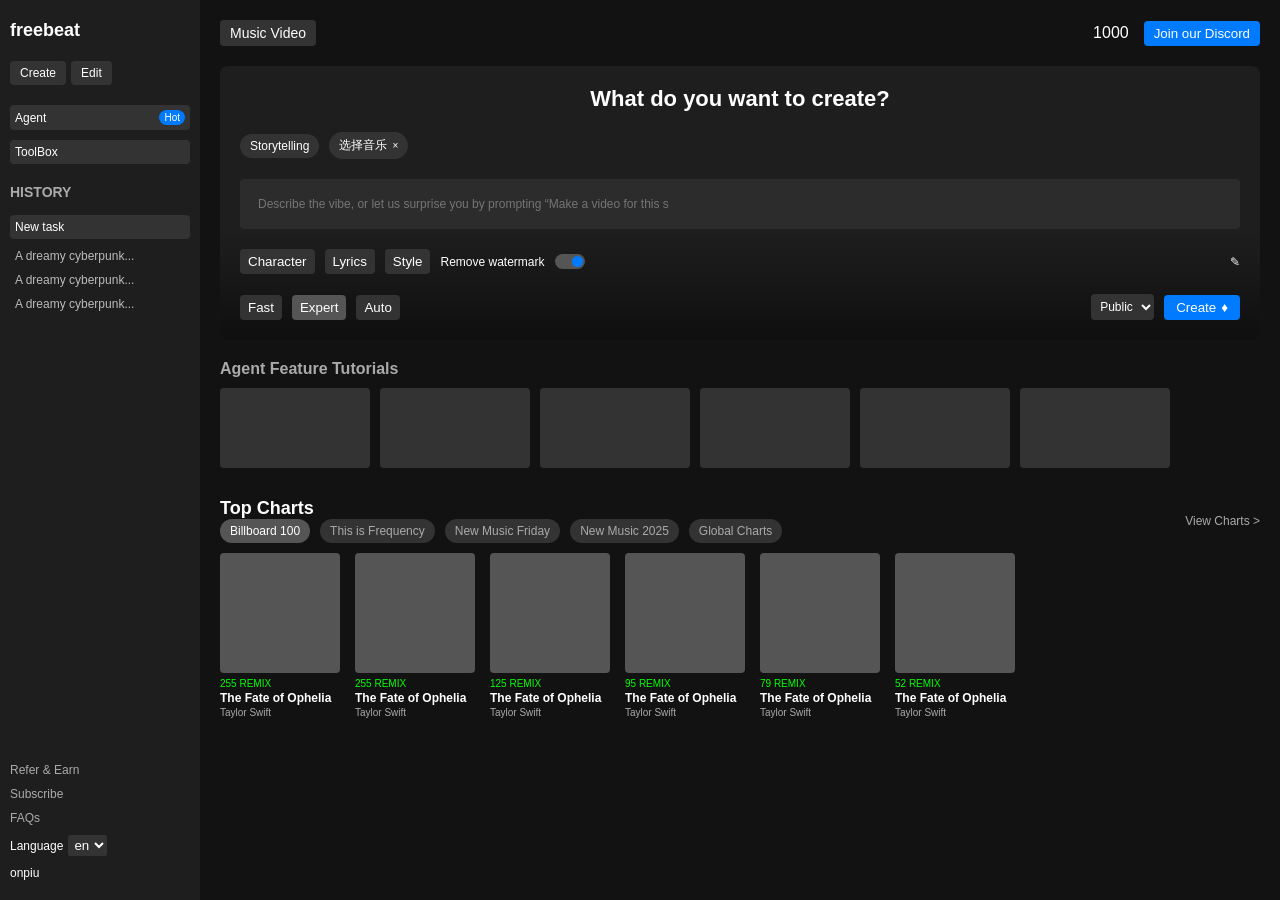
==== create.html @ f0866bdc "v0-Initial web" ====
<!DOCTYPE html>
<html lang="en">
<head>
    <meta charset="UTF-8">
    <meta name="viewport" content="width=device-width, initial-scale=1.0">
    <title>Freebeat - Create Interface</title>
    <style>
        * {
            margin: 0;
            padding: 0;
            box-sizing: border-box;
            font-family: 'Arial', sans-serif;
            color: #fff;
        }
        body {
            background-color: #121212;
            display: flex;
            min-height: 100vh;
        }

        /* 左侧侧边栏 */
        .sidebar {
            width: 200px;
            background-color: #1E1E1E;
            padding: 20px 10px;
            display: flex;
            flex-direction: column;
            gap: 20px;
        }
        .sidebar-header {
            font-size: 18px;
            font-weight: bold;
        }
        .sidebar-btn-group {
            display: flex;
            gap: 5px;
        }
        .sidebar-btn {
            padding: 5px 10px;
            background-color: #333;
            border: none;
            border-radius: 4px;
            cursor: pointer;
            font-size: 12px;
        }
        .sidebar-section {
            display: flex;
            flex-direction: column;
            gap: 10px;
        }
        .sidebar-section .toggle-btn {
            background-color: #333;
            border: none;
            padding: 5px;
            border-radius: 4px;
            display: flex;
            align-items: center;
            justify-content: space-between;
            font-size: 12px;
        }
        .sidebar-section .toggle-btn .badge {
            background-color: #007bff;
            font-size: 10px;
            padding: 2px 5px;
            border-radius: 10px;
        }
        .sidebar-section h4 {
            font-size: 14px;
            color: #aaa;
            margin-bottom: 5px;
        }
        .sidebar-section .history-list {
            font-size: 12px;
            color: #ddd;
        }
        .sidebar-section .history-list .new-task {
            background-color: #333;
            padding: 5px;
            border-radius: 4px;
            margin-bottom: 5px;
            display: flex;
            align-items: center;
            gap: 5px;
        }
        .sidebar-section .history-item {
            padding: 5px;
            font-size: 12px;
            color: #bbb;
        }
        .sidebar-bottom {
            margin-top: auto;
            display: flex;
            flex-direction: column;
            gap: 10px;
        }
        .sidebar-bottom a {
            color: #aaa;
            font-size: 12px;
            text-decoration: none;
        }
        .sidebar-bottom .language {
            display: flex;
            align-items: center;
            gap: 5px;
            font-size: 12px;
            color: #aaa;
        }
        .sidebar-bottom .language select {
            background-color: #333;
            color: #fff;
            border: none;
            padding: 2px;
            border-radius: 2px;
        }
        .sidebar-bottom .logo {
            font-size: 12px;
            color: #888;
        }

        /* 主内容区 */
        .main-content {
            flex: 1;
            padding: 20px;
            display: flex;
            flex-direction: column;
            gap: 20px;
        }
        /* 顶部导航 */
        .top-nav {
            display: flex;
            align-items: center;
            justify-content: space-between;
        }
        .top-nav .dropdown {
            background-color: #333;
            padding: 5px 10px;
            border-radius: 4px;
            font-size: 14px;
            display: flex;
            align-items: center;
            gap: 5px;
        }
        .top-nav .actions {
            display: flex;
            align-items: center;
            gap: 15px;
        }
        .top-nav .actions .coin {
            display: flex;
            align-items: center;
            gap: 5px;
            color: #0f0;
        }
        .top-nav .actions .join-btn {
            background-color: #007bff;
            color: #fff;
            border: none;
            padding: 5px 10px;
            border-radius: 4px;
            cursor: pointer;
        }

        /* 创作区域 - 移除橙色竖线样式 */
        .create-section {
            background-color: #1E1E1E;
            padding: 20px;
            border-radius: 8px;
            display: flex;
            flex-direction: column;
            gap: 20px;
            position: relative;
            overflow: hidden;
        }
        /* 背景渐变装饰 */
        .create-section::before {
            content: "";
            position: absolute;
            bottom: 0;
            left: 0;
            width: 100%;
            height: 40%;
            background: linear-gradient(to top, #00000080, transparent);
            z-index: 0;
        }
        .create-section h2 {
            font-size: 22px;
            text-align: center;
            z-index: 2;
        }
        /* 标签栏 */
        .tag-bar {
            display: flex;
            align-items: center;
            gap: 10px;
            z-index: 2;
        }
        .tag {
            background-color: #333;
            padding: 5px 10px;
            border-radius: 20px;
            font-size: 12px;
            display: flex;
            align-items: center;
            gap: 5px;
        }
        .tag .close {
            font-size: 10px;
            cursor: pointer;
        }
        /* 输入区域 */
        .input-area {
            background-color: #2C2C2C;
            padding: 10px;
            border-radius: 4px;
            z-index: 2;
        }
        .input-area input {
            background-color: transparent;
            border: none;
            width: 100%;
            padding: 8px;
            font-size: 12px;
            color: #bbb;
        }
        /* 功能按钮栏 */
        .feature-buttons {
            display: flex;
            align-items: center;
            gap: 10px;
            font-size: 12px;
            z-index: 2;
        }
        .feature-buttons button {
            background-color: #333;
            border: none;
            padding: 5px 8px;
            border-radius: 4px;
            cursor: pointer;
            display: flex;
            align-items: center;
            gap: 3px;
        }
        .feature-buttons .toggle {
            width: 30px;
            height: 15px;
            background-color: #555;
            border-radius: 10px;
            position: relative;
            cursor: pointer;
        }
        .feature-buttons .toggle::after {
            content: "";
            position: absolute;
            right: 2px;
            top: 2px;
            width: 11px;
            height: 11px;
            background-color: #007bff;
            border-radius: 50%;
        }
        .feature-buttons .edit {
            margin-left: auto;
            cursor: pointer;
        }
        /* 模式选择栏 */
        .mode-bar {
            display: flex;
            align-items: center;
            gap: 10px;
            font-size: 12px;
            z-index: 2;
        }
        .mode-bar button {
            background-color: #333;
            border: none;
            padding: 5px 8px;
            border-radius: 4px;
            cursor: pointer;
        }
        .mode-bar button.active {
            background-color: #555;
        }
        .mode-bar select {
            background-color: #333;
            border: none;
            padding: 5px;
            border-radius: 4px;
            font-size: 12px;
            margin-left: auto;
        }
        .mode-bar .create-btn {
            background-color: #007bff;
            color: #fff;
            padding: 5px 12px;
            display: flex;
            align-items: center;
            gap: 5px;
        }

        /* 教程区 */
        .tutorials {
            display: flex;
            flex-direction: column;
            gap: 10px;
        }
        .tutorials h3 {
            font-size: 16px;
            color: #aaa;
        }
        .tutorial-cards {
            display: flex;
            gap: 10px;
            overflow-x: auto;
            padding-bottom: 10px;
        }
        .tutorial-card {
            width: 150px;
            height: 80px;
            background-color: #333;
            border-radius: 4px;
            flex-shrink: 0;
        }

        /* 排行榜区 */
        .charts {
            display: flex;
            flex-direction: column;
            gap: 10px;
        }
        .charts-header {
            display: flex;
            align-items: center;
            justify-content: space-between;
        }
        .charts-header h3 {
            font-size: 18px;
        }
        .charts-tabs {
            display: flex;
            gap: 10px;
        }
        .charts-tab {
            font-size: 12px;
            color: #aaa;
            padding: 5px 10px;
            background-color: #333;
            border-radius: 20px;
            cursor: pointer;
        }
        .charts-tab.active {
            background-color: #555;
            color: #fff;
        }
        .charts-view {
            font-size: 12px;
            color: #aaa;
            cursor: pointer;
        }
        .chart-cards {
            display: flex;
            gap: 15px;
            overflow-x: auto;
            padding-bottom: 10px;
        }
        .chart-card {
            width: 120px;
            display: flex;
            flex-direction: column;
            gap: 5px;
            flex-shrink: 0;
        }
        .chart-card .card-img {
            height: 120px;
            background-color: #555;
            border-radius: 4px;
        }
        .chart-card .card-info {
            font-size: 12px;
        }
        .chart-card .card-info .remix {
            color: #0f0;
            font-size: 10px;
        }
        .chart-card .card-info .title {
            font-weight: bold;
            margin: 2px 0;
        }
        .chart-card .card-info .artist {
            color: #aaa;
            font-size: 10px;
        }
    </style>
</head>
<body>
    <!-- 左侧导航栏 -->
    <div class="sidebar">
        <div class="sidebar-header">
            <span>freebeat</span>
        </div>
        <div class="sidebar-btn-group">
            <button class="sidebar-btn">Create</button>
            <button class="sidebar-btn">Edit</button>
        </div>
        <div class="sidebar-section">
            <div class="toggle-btn">
                <span>Agent</span>
                <span class="badge">Hot</span>
            </div>
            <div class="toggle-btn">
                <span>ToolBox</span>
                
            </div>
        </div>
        <div class="sidebar-section">
            <h4>HISTORY</h4>
            <div class="history-list">
                <div class="new-task">
                    <span>New task</span>
                </div>
                <div class="history-item">A dreamy cyberpunk...</div>
                <div class="history-item">A dreamy cyberpunk...</div>
                <div class="history-item">A dreamy cyberpunk...</div>
            </div>
        </div>
        <div class="sidebar-bottom">
            <a href="#">Refer & Earn</a>
            <a href="#">Subscribe</a>
            <a href="#">FAQs</a>
            <div class="language">
                <span>Language</span>
                <select>
                    <option>en</option>
                    <option>zh</option>
                </select>
            </div>
            <div class="logo">
                <span>onpiu</span>
            </div>
        </div>
    </div>

    <!-- 主内容区 -->
    <div class="main-content">
        <!-- 顶部导航 -->
        <div class="top-nav">
            <div class="dropdown">
                <span>Music Video</span>
            </div>
            <div class="actions">
                <div class="coin">
                    <span>1000</span>
                </div>
                <button class="join-btn">Join our Discord</button>
            </div>
        </div>

        <!-- 创作区域 -->
        <div class="create-section">
            <h2>What do you want to create?</h2>
            <div class="tag-bar">
                <div class="tag">Storytelling</div>
                <div class="tag">
                    Naam Chalé (O.S. X)
                    <span class="close">×</span>
                </div>
            </div>
            <div class="input-area">
                <input type="text" placeholder="Describe the vibe, or let us surprise you by prompting “Make a video for this s">
            </div>
            <div class="feature-buttons">
                <button>
                    <span>Character</span>
                </button>
                <button>
                    <span>Lyrics</span>
                </button>
                <button>
                    <span>Style</span>
                </button>
                <span>Remove watermark</span>
                <div class="toggle"></div>
                <div class="edit">✎</div>
            </div>
            <div class="mode-bar">
                <button>Fast</button>
                <button class="active">Expert</button>
                <button>Auto</button>
                <select>
                    <option>Public</option>
                </select>
                <button class="create-btn">
                    <span>Create</span>
                    <span>♦</span>
                </button>
            </div>
        </div>

        <!-- 教程区 -->
        <div class="tutorials">
            <h3>Agent Feature Tutorials</h3>
            <div class="tutorial-cards">
                <div class="tutorial-card"></div>
                <div class="tutorial-card"></div>
                <div class="tutorial-card"></div>
                <div class="tutorial-card"></div>
                <div class="tutorial-card"></div>
                <div class="tutorial-card"></div>
            </div>
        </div>

        <!-- 排行榜区 -->
        <div class="charts">
            <div class="charts-header">
                <div>
                    <h3>Top Charts</h3>
                    <div class="charts-tabs">
                        <div class="charts-tab active">Billboard 100</div>
                        <div class="charts-tab">This is Frequency</div>
                        <div class="charts-tab">New Music Friday</div>
                        <div class="charts-tab">New Music 2025</div>
                        <div class="charts-tab">Global Charts</div>
                    </div>
                </div>
                <div class="charts-view">View Charts ></div>
            </div>
            <div class="chart-cards">
                <div class="chart-card">
                    <div class="card-img"></div>
                    <div class="card-info">
                        <div class="remix">255 REMIX</div>
                        <div class="title">The Fate of Ophelia</div>
                        <div class="artist">Taylor Swift</div>
                    </div>
                </div>
                <div class="chart-card">
                    <div class="card-img"></div>
                    <div class="card-info">
                        <div class="remix">255 REMIX</div>
                        <div class="title">The Fate of Ophelia</div>
                        <div class="artist">Taylor Swift</div>
                    </div>
                </div>
                <div class="chart-card">
                    <div class="card-img"></div>
                    <div class="card-info">
                        <div class="remix">125 REMIX</div>
                        <div class="title">The Fate of Ophelia</div>
                        <div class="artist">Taylor Swift</div>
                    </div>
                </div>
                <div class="chart-card">
                    <div class="card-img"></div>
                    <div class="card-info">
                        <div class="remix">95 REMIX</div>
                        <div class="title">The Fate of Ophelia</div>
                        <div class="artist">Taylor Swift</div>
                    </div>
                </div>
                <div class="chart-card">
                    <div class="card-img"></div>
                    <div class="card-info">
                        <div class="remix">79 REMIX</div>
                        <div class="title">The Fate of Ophelia</div>
                        <div class="artist">Taylor Swift</div>
                    </div>
                </div>
                <div class="chart-card">
                    <div class="card-img"></div>
                    <div class="card-info">
                        <div class="remix">52 REMIX</div>
                        <div class="title">The Fate of Ophelia</div>
                        <div class="artist">Taylor Swift</div>
                    </div>
                </div>
            </div>
        </div>
    </div>

    <script>
        // 创作页面功能
        document.addEventListener('DOMContentLoaded', function() {
            // 显示之前选择的风格和音乐
            displaySelectedOptions();

            // 修改风格功能
            const styleTag = document.querySelector('.tag-bar .tag:first-child');
            if (styleTag) {
                styleTag.style.cursor = 'pointer';
                styleTag.addEventListener('click', function() {
                    if (confirm('要重新选择风格吗？')) {
                        window.location.href = 'index.html';
                    }
                });
            }

            // 修改音乐功能 - 点击音乐标签
            const musicTag = document.querySelector('.tag-bar .tag:nth-child(2)');
            if (musicTag) {
                musicTag.style.cursor = 'pointer';
                musicTag.addEventListener('click', function() {
                    if (confirm('要重新选择音乐吗？')) {
                        window.location.href = 'music.html';
                    }
                });
            }

            // 创作按钮功能
            const createBtn = document.querySelector('.create-btn');
            if (createBtn) {
                createBtn.addEventListener('click', function() {
                    const inputText = document.querySelector('.input-area input').value;
                    if (inputText.trim() === '') {
                        alert('请输入创作内容！');
                        return;
                    }
                    
                    // 开始创作
                    alert('开始创作：' + inputText);
                    console.log('创作内容:', inputText);
                    console.log('选中风格:', localStorage.getItem('selectedStyle'));
                    console.log('选中音乐:', localStorage.getItem('selectedMusic'));
                });
            }

            // 返回首页功能
            const logo = document.querySelector('.sidebar-header');
            if (logo) {
                logo.style.cursor = 'pointer';
                logo.addEventListener('click', function() {
                    window.location.href = 'index.html';
                });
            }
        });

        // 显示选中的选项
        function displaySelectedOptions() {
            const selectedStyle = localStorage.getItem('selectedStyle');
            const selectedMusic = localStorage.getItem('selectedMusic');

            // 更新风格标签
            const styleTag = document.querySelector('.tag-bar .tag:first-child');
            if (selectedStyle && styleTag) {
                styleTag.textContent = selectedStyle;
            }

            // 更新音乐标签
            const musicTag = document.querySelector('.tag-bar .tag:nth-child(2)');
            if (selectedMusic && musicTag) {
                const music = JSON.parse(selectedMusic);
                musicTag.innerHTML = `${music.title} - ${music.artist} <span class="close">×</span>`;
                
                // 为关闭按钮添加功能
                const closeBtn = musicTag.querySelector('.close');
                if (closeBtn) {
                    closeBtn.addEventListener('click', function(e) {
                        e.stopPropagation();
                        if (confirm('要移除这首音乐吗？')) {
                            localStorage.removeItem('selectedMusic');
                            musicTag.innerHTML = '选择音乐 <span class="close">×</span>';
                        }
                    });
                }
            } else if (musicTag) {
                musicTag.innerHTML = '选择音乐 <span class="close">×</span>';
                musicTag.addEventListener('click', function() {
                    window.location.href = 'music.html';
                });
            }
        }
    </script>

    <style>
        /* 添加交互样式 */
        .tag:hover {
            background-color: #555 !important;
        }
        
        .sidebar-header:hover {
            color: #007bff;
        }
        
        .create-btn:hover {
            background-color: #0056b3 !important;
        }
        
        .input-area input:focus {
            outline: 1px solid #007bff;
        }
    </style>
</body>
</html>
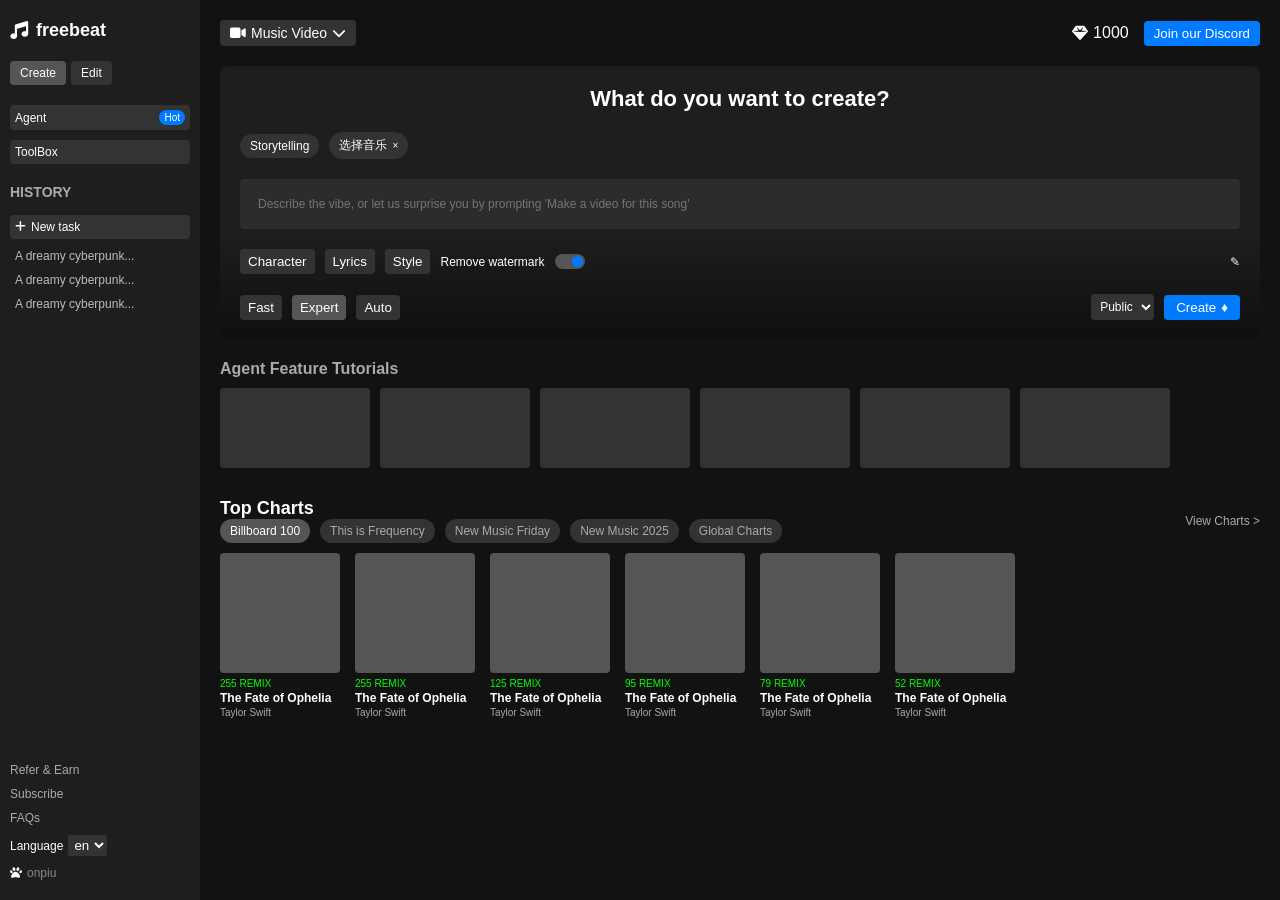
==== commit ddc4ac19: "refactor: 重构MV生成平台页面结构，抽离公共组件 1. 新增common.js：整合公共CSS样式、可复用HTML组件（左侧导航/顶部导航/教程/排行榜）、公共函数（导航跳转/初始化） 2." ====
--- a/create.html
+++ b/create.html
@@ -5,162 +5,7 @@
     <meta name="viewport" content="width=device-width, initial-scale=1.0">
     <title>Freebeat - Create Interface</title>
     <style>
-        * {
-            margin: 0;
-            padding: 0;
-            box-sizing: border-box;
-            font-family: 'Arial', sans-serif;
-            color: #fff;
-        }
-        body {
-            background-color: #121212;
-            display: flex;
-            min-height: 100vh;
-        }
-
-        /* 左侧侧边栏 */
-        .sidebar {
-            width: 200px;
-            background-color: #1E1E1E;
-            padding: 20px 10px;
-            display: flex;
-            flex-direction: column;
-            gap: 20px;
-        }
-        .sidebar-header {
-            font-size: 18px;
-            font-weight: bold;
-        }
-        .sidebar-btn-group {
-            display: flex;
-            gap: 5px;
-        }
-        .sidebar-btn {
-            padding: 5px 10px;
-            background-color: #333;
-            border: none;
-            border-radius: 4px;
-            cursor: pointer;
-            font-size: 12px;
-        }
-        .sidebar-section {
-            display: flex;
-            flex-direction: column;
-            gap: 10px;
-        }
-        .sidebar-section .toggle-btn {
-            background-color: #333;
-            border: none;
-            padding: 5px;
-            border-radius: 4px;
-            display: flex;
-            align-items: center;
-            justify-content: space-between;
-            font-size: 12px;
-        }
-        .sidebar-section .toggle-btn .badge {
-            background-color: #007bff;
-            font-size: 10px;
-            padding: 2px 5px;
-            border-radius: 10px;
-        }
-        .sidebar-section h4 {
-            font-size: 14px;
-            color: #aaa;
-            margin-bottom: 5px;
-        }
-        .sidebar-section .history-list {
-            font-size: 12px;
-            color: #ddd;
-        }
-        .sidebar-section .history-list .new-task {
-            background-color: #333;
-            padding: 5px;
-            border-radius: 4px;
-            margin-bottom: 5px;
-            display: flex;
-            align-items: center;
-            gap: 5px;
-        }
-        .sidebar-section .history-item {
-            padding: 5px;
-            font-size: 12px;
-            color: #bbb;
-        }
-        .sidebar-bottom {
-            margin-top: auto;
-            display: flex;
-            flex-direction: column;
-            gap: 10px;
-        }
-        .sidebar-bottom a {
-            color: #aaa;
-            font-size: 12px;
-            text-decoration: none;
-        }
-        .sidebar-bottom .language {
-            display: flex;
-            align-items: center;
-            gap: 5px;
-            font-size: 12px;
-            color: #aaa;
-        }
-        .sidebar-bottom .language select {
-            background-color: #333;
-            color: #fff;
-            border: none;
-            padding: 2px;
-            border-radius: 2px;
-        }
-        .sidebar-bottom .logo {
-            font-size: 12px;
-            color: #888;
-        }
-
-        /* 主内容区 */
-        .main-content {
-            flex: 1;
-            padding: 20px;
-            display: flex;
-            flex-direction: column;
-            gap: 20px;
-        }
-        /* 顶部导航 */
-        .top-nav {
-            display: flex;
-            align-items: center;
-            justify-content: space-between;
-        }
-        .top-nav .dropdown {
-            background-color: #333;
-            padding: 5px 10px;
-            border-radius: 4px;
-            font-size: 14px;
-            display: flex;
-            align-items: center;
-            gap: 5px;
-        }
-        .top-nav .actions {
-            display: flex;
-            align-items: center;
-            gap: 15px;
-        }
-        .top-nav .actions .coin {
-            display: flex;
-            align-items: center;
-            gap: 5px;
-            color: #0f0;
-        }
-        .top-nav .actions .join-btn {
-            background-color: #007bff;
-            color: #fff;
-            border: none;
-            padding: 5px 10px;
-            border-radius: 4px;
-            cursor: pointer;
-        }
-
-        /* 创作区域 - 移除橙色竖线样式 */
+        /* 创作区特有样式 */
         .create-section {
             background-color: #1E1E1E;
             padding: 20px;
@@ -171,7 +16,6 @@
             position: relative;
             overflow: hidden;
         }
-        /* 背景渐变装饰 */
         .create-section::before {
             content: "";
             position: absolute;
@@ -187,7 +31,6 @@
             text-align: center;
             z-index: 2;
         }
-        /* 标签栏 */
         .tag-bar {
             display: flex;
             align-items: center;
@@ -202,12 +45,15 @@
             display: flex;
             align-items: center;
             gap: 5px;
+            cursor: pointer;
+        }
+        .tag:hover {
+            background-color: #555;
         }
         .tag .close {
             font-size: 10px;
             cursor: pointer;
         }
-        /* 输入区域 */
         .input-area {
             background-color: #2C2C2C;
             padding: 10px;
@@ -222,7 +68,9 @@
             font-size: 12px;
             color: #bbb;
         }
-        /* 功能按钮栏 */
+        .input-area input:focus {
+            outline: 1px solid #007bff;
+        }
         .feature-buttons {
             display: flex;
             align-items: center;
@@ -262,7 +110,6 @@
             margin-left: auto;
             cursor: pointer;
         }
-        /* 模式选择栏 */
         .mode-bar {
             display: flex;
             align-items: center;
@@ -296,296 +143,82 @@
             align-items: center;
             gap: 5px;
         }
-
-        /* 教程区 */
-        .tutorials {
-            display: flex;
-            flex-direction: column;
-            gap: 10px;
-        }
-        .tutorials h3 {
-            font-size: 16px;
-            color: #aaa;
-        }
-        .tutorial-cards {
-            display: flex;
-            gap: 10px;
-            overflow-x: auto;
-            padding-bottom: 10px;
-        }
-        .tutorial-card {
-            width: 150px;
-            height: 80px;
-            background-color: #333;
-            border-radius: 4px;
-            flex-shrink: 0;
-        }
-
-        /* 排行榜区 */
-        .charts {
-            display: flex;
-            flex-direction: column;
-            gap: 10px;
-        }
-        .charts-header {
-            display: flex;
-            align-items: center;
-            justify-content: space-between;
-        }
-        .charts-header h3 {
-            font-size: 18px;
-        }
-        .charts-tabs {
-            display: flex;
-            gap: 10px;
-        }
-        .charts-tab {
-            font-size: 12px;
-            color: #aaa;
-            padding: 5px 10px;
-            background-color: #333;
-            border-radius: 20px;
-            cursor: pointer;
-        }
-        .charts-tab.active {
-            background-color: #555;
-            color: #fff;
-        }
-        .charts-view {
-            font-size: 12px;
-            color: #aaa;
-            cursor: pointer;
-        }
-        .chart-cards {
-            display: flex;
-            gap: 15px;
-            overflow-x: auto;
-            padding-bottom: 10px;
-        }
-        .chart-card {
-            width: 120px;
-            display: flex;
-            flex-direction: column;
-            gap: 5px;
-            flex-shrink: 0;
-        }
-        .chart-card .card-img {
-            height: 120px;
-            background-color: #555;
-            border-radius: 4px;
-        }
-        .chart-card .card-info {
-            font-size: 12px;
-        }
-        .chart-card .card-info .remix {
-            color: #0f0;
-            font-size: 10px;
-        }
-        .chart-card .card-info .title {
-            font-weight: bold;
-            margin: 2px 0;
-        }
-        .chart-card .card-info .artist {
-            color: #aaa;
-            font-size: 10px;
+        .mode-bar .create-btn:hover {
+            background-color: #0056b3;
         }
     </style>
 </head>
 <body>
-    <!-- 左侧导航栏 -->
-    <div class="sidebar">
-        <div class="sidebar-header">
-            <span>freebeat</span>
-        </div>
-        <div class="sidebar-btn-group">
-            <button class="sidebar-btn">Create</button>
-            <button class="sidebar-btn">Edit</button>
-        </div>
-        <div class="sidebar-section">
-            <div class="toggle-btn">
-                <span>Agent</span>
-                <span class="badge">Hot</span>
-            </div>
-            <div class="toggle-btn">
-                <span>ToolBox</span>
-                
-            </div>
-        </div>
-        <div class="sidebar-section">
-            <h4>HISTORY</h4>
-            <div class="history-list">
-                <div class="new-task">
-                    <span>New task</span>
+    <script src="common.js"></script>
+    <script>
+        // 初始化公共组件
+        CommonComponents.initCommon();
+        
+        // 页面加载完成后渲染组件
+        document.addEventListener('DOMContentLoaded', function() {
+            // 渲染侧边栏
+            document.body.innerHTML = CommonComponents.getSidebarHTML() + `
+                <div class="main-content">
+                    ${CommonComponents.getTopNavHTML()}
+                    
+                    <!-- 创作区域 -->
+                    <div class="create-section">
+                        <h2>What do you want to create?</h2>
+                        <div class="tag-bar">
+                            <div class="tag" id="style-tag">Storytelling</div>
+                            <div class="tag" id="music-tag">
+                                选择音乐
+                                <span class="close">×</span>
+                            </div>
+                        </div>
+                        <div class="input-area">
+                            <input type="text" placeholder="Describe the vibe, or let us surprise you by prompting 'Make a video for this song'">
+                        </div>
+                        <div class="feature-buttons">
+                            <button>
+                                <span>Character</span>
+                            </button>
+                            <button>
+                                <span>Lyrics</span>
+                            </button>
+                            <button>
+                                <span>Style</span>
+                            </button>
+                            <span>Remove watermark</span>
+                            <div class="toggle"></div>
+                            <div class="edit">✎</div>
+                        </div>
+                        <div class="mode-bar">
+                            <button>Fast</button>
+                            <button class="active">Expert</button>
+                            <button>Auto</button>
+                            <select>
+                                <option>Public</option>
+                            </select>
+                            <button class="create-btn">
+                                <span>Create</span>
+                                <span>♦</span>
+                            </button>
+                        </div>
+                    </div>
+
+                    ${CommonComponents.getTutorialsHTML()}
+                    ${CommonComponents.getChartsHTML()}
                 </div>
-                <div class="history-item">A dreamy cyberpunk...</div>
-                <div class="history-item">A dreamy cyberpunk...</div>
-                <div class="history-item">A dreamy cyberpunk...</div>
-            </div>
-        </div>
-        <div class="sidebar-bottom">
-            <a href="#">Refer & Earn</a>
-            <a href="#">Subscribe</a>
-            <a href="#">FAQs</a>
-            <div class="language">
-                <span>Language</span>
-                <select>
-                    <option>en</option>
-                    <option>zh</option>
-                </select>
-            </div>
-            <div class="logo">
-                <span>onpiu</span>
-            </div>
-        </div>
-    </div>
-
-    <!-- 主内容区 -->
-    <div class="main-content">
-        <!-- 顶部导航 -->
-        <div class="top-nav">
-            <div class="dropdown">
-                <span>Music Video</span>
-            </div>
-            <div class="actions">
-                <div class="coin">
-                    <span>1000</span>
-                </div>
-                <button class="join-btn">Join our Discord</button>
-            </div>
-        </div>
-
-        <!-- 创作区域 -->
-        <div class="create-section">
-            <h2>What do you want to create?</h2>
-            <div class="tag-bar">
-                <div class="tag">Storytelling</div>
-                <div class="tag">
-                    Naam Chalé (O.S. X)
-                    <span class="close">×</span>
-                </div>
-            </div>
-            <div class="input-area">
-                <input type="text" placeholder="Describe the vibe, or let us surprise you by prompting “Make a video for this s">
-            </div>
-            <div class="feature-buttons">
-                <button>
-                    <span>Character</span>
-                </button>
-                <button>
-                    <span>Lyrics</span>
-                </button>
-                <button>
-                    <span>Style</span>
-                </button>
-                <span>Remove watermark</span>
-                <div class="toggle"></div>
-                <div class="edit">✎</div>
-            </div>
-            <div class="mode-bar">
-                <button>Fast</button>
-                <button class="active">Expert</button>
-                <button>Auto</button>
-                <select>
-                    <option>Public</option>
-                </select>
-                <button class="create-btn">
-                    <span>Create</span>
-                    <span>♦</span>
-                </button>
-            </div>
-        </div>
-
-        <!-- 教程区 -->
-        <div class="tutorials">
-            <h3>Agent Feature Tutorials</h3>
-            <div class="tutorial-cards">
-                <div class="tutorial-card"></div>
-                <div class="tutorial-card"></div>
-                <div class="tutorial-card"></div>
-                <div class="tutorial-card"></div>
-                <div class="tutorial-card"></div>
-                <div class="tutorial-card"></div>
-            </div>
-        </div>
-
-        <!-- 排行榜区 -->
-        <div class="charts">
-            <div class="charts-header">
-                <div>
-                    <h3>Top Charts</h3>
-                    <div class="charts-tabs">
-                        <div class="charts-tab active">Billboard 100</div>
-                        <div class="charts-tab">This is Frequency</div>
-                        <div class="charts-tab">New Music Friday</div>
-                        <div class="charts-tab">New Music 2025</div>
-                        <div class="charts-tab">Global Charts</div>
-                    </div>
-                </div>
-                <div class="charts-view">View Charts ></div>
-            </div>
-            <div class="chart-cards">
-                <div class="chart-card">
-                    <div class="card-img"></div>
-                    <div class="card-info">
-                        <div class="remix">255 REMIX</div>
-                        <div class="title">The Fate of Ophelia</div>
-                        <div class="artist">Taylor Swift</div>
-                    </div>
-                </div>
-                <div class="chart-card">
-                    <div class="card-img"></div>
-                    <div class="card-info">
-                        <div class="remix">255 REMIX</div>
-                        <div class="title">The Fate of Ophelia</div>
-                        <div class="artist">Taylor Swift</div>
-                    </div>
-                </div>
-                <div class="chart-card">
-                    <div class="card-img"></div>
-                    <div class="card-info">
-                        <div class="remix">125 REMIX</div>
-                        <div class="title">The Fate of Ophelia</div>
-                        <div class="artist">Taylor Swift</div>
-                    </div>
-                </div>
-                <div class="chart-card">
-                    <div class="card-img"></div>
-                    <div class="card-info">
-                        <div class="remix">95 REMIX</div>
-                        <div class="title">The Fate of Ophelia</div>
-                        <div class="artist">Taylor Swift</div>
-                    </div>
-                </div>
-                <div class="chart-card">
-                    <div class="card-img"></div>
-                    <div class="card-info">
-                        <div class="remix">79 REMIX</div>
-                        <div class="title">The Fate of Ophelia</div>
-                        <div class="artist">Taylor Swift</div>
-                    </div>
-                </div>
-                <div class="chart-card">
-                    <div class="card-img"></div>
-                    <div class="card-info">
-                        <div class="remix">52 REMIX</div>
-                        <div class="title">The Fate of Ophelia</div>
-                        <div class="artist">Taylor Swift</div>
-                    </div>
-                </div>
-            </div>
-        </div>
-    </div>
-
-    <script>
+            `;
+
+            // 初始化创作页面功能
+            initCreatePage();
+        });
+
         // 创作页面功能
-        document.addEventListener('DOMContentLoaded', function() {
+        function initCreatePage() {
             // 显示之前选择的风格和音乐
             displaySelectedOptions();
 
             // 修改风格功能
-            const styleTag = document.querySelector('.tag-bar .tag:first-child');
+            const styleTag = document.getElementById('style-tag');
             if (styleTag) {
-                styleTag.style.cursor = 'pointer';
                 styleTag.addEventListener('click', function() {
                     if (confirm('要重新选择风格吗？')) {
                         window.location.href = 'index.html';
@@ -593,12 +226,17 @@
                 });
             }
 
-            // 修改音乐功能 - 点击音乐标签
-            const musicTag = document.querySelector('.tag-bar .tag:nth-child(2)');
+            // 修改音乐功能
+            const musicTag = document.getElementById('music-tag');
             if (musicTag) {
-                musicTag.style.cursor = 'pointer';
-                musicTag.addEventListener('click', function() {
-                    if (confirm('要重新选择音乐吗？')) {
+                musicTag.addEventListener('click', function(e) {
+                    if (e.target.classList.contains('close')) {
+                        e.stopPropagation();
+                        if (confirm('要移除这首音乐吗？')) {
+                            localStorage.removeItem('selectedMusic');
+                            musicTag.innerHTML = '选择音乐 <span class="close">×</span>';
+                        }
+                    } else {
                         window.location.href = 'music.html';
                     }
                 });
@@ -614,23 +252,13 @@
                         return;
                     }
                     
-                    // 开始创作
                     alert('开始创作：' + inputText);
                     console.log('创作内容:', inputText);
                     console.log('选中风格:', localStorage.getItem('selectedStyle'));
                     console.log('选中音乐:', localStorage.getItem('selectedMusic'));
                 });
             }
-
-            // 返回首页功能
-            const logo = document.querySelector('.sidebar-header');
-            if (logo) {
-                logo.style.cursor = 'pointer';
-                logo.addEventListener('click', function() {
-                    window.location.href = 'index.html';
-                });
-            }
-        });
+        }
 
         // 显示选中的选项
         function displaySelectedOptions() {
@@ -638,54 +266,18 @@
             const selectedMusic = localStorage.getItem('selectedMusic');
 
             // 更新风格标签
-            const styleTag = document.querySelector('.tag-bar .tag:first-child');
+            const styleTag = document.getElementById('style-tag');
             if (selectedStyle && styleTag) {
                 styleTag.textContent = selectedStyle;
             }
 
             // 更新音乐标签
-            const musicTag = document.querySelector('.tag-bar .tag:nth-child(2)');
+            const musicTag = document.getElementById('music-tag');
             if (selectedMusic && musicTag) {
                 const music = JSON.parse(selectedMusic);
                 musicTag.innerHTML = `${music.title} - ${music.artist} <span class="close">×</span>`;
-                
-                // 为关闭按钮添加功能
-                const closeBtn = musicTag.querySelector('.close');
-                if (closeBtn) {
-                    closeBtn.addEventListener('click', function(e) {
-                        e.stopPropagation();
-                        if (confirm('要移除这首音乐吗？')) {
-                            localStorage.removeItem('selectedMusic');
-                            musicTag.innerHTML = '选择音乐 <span class="close">×</span>';
-                        }
-                    });
-                }
-            } else if (musicTag) {
-                musicTag.innerHTML = '选择音乐 <span class="close">×</span>';
-                musicTag.addEventListener('click', function() {
-                    window.location.href = 'music.html';
-                });
             }
         }
     </script>
-
-    <style>
-        /* 添加交互样式 */
-        .tag:hover {
-            background-color: #555 !important;
-        }
-        
-        .sidebar-header:hover {
-            color: #007bff;
-        }
-        
-        .create-btn:hover {
-            background-color: #0056b3 !important;
-        }
-        
-        .input-area input:focus {
-            outline: 1px solid #007bff;
-        }
-    </style>
 </body>
 </html>
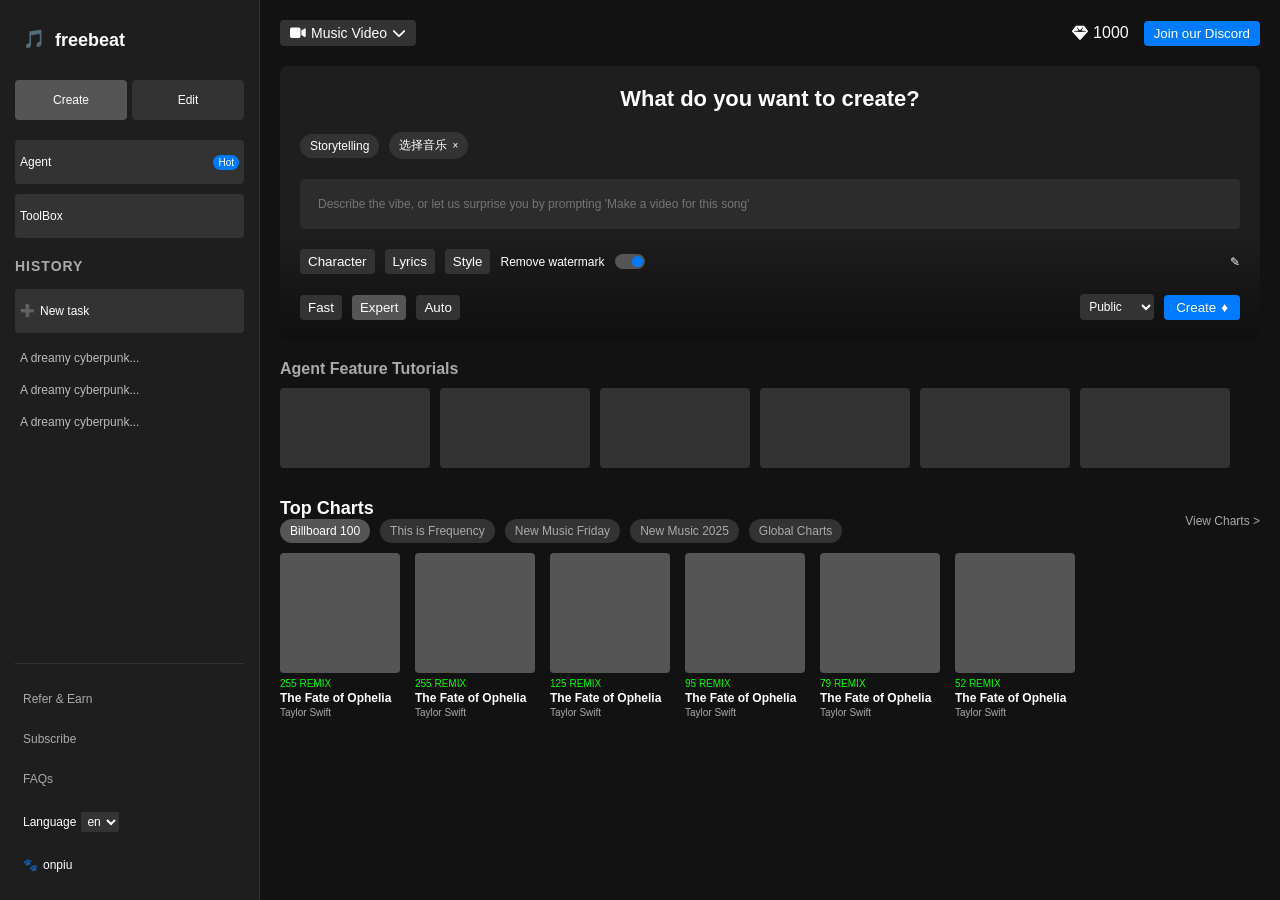
==== commit 339a16bc: "refactor(ui/experience): 优化弹窗反馈及导航栏兼容性  - 弹窗操作结果改为顶部居中提示条，3-5秒自动消失 - 导航栏元素添加最小尺寸限制，避免挤压变形 - 兼容旧浏览器定位" ====
--- a/create.html
+++ b/create.html
@@ -175,25 +175,27 @@
                             <input type="text" placeholder="Describe the vibe, or let us surprise you by prompting 'Make a video for this song'">
                         </div>
                         <div class="feature-buttons">
-                            <button>
+                            <button id="character-btn">
                                 <span>Character</span>
                             </button>
-                            <button>
+                            <button id="lyrics-btn">
                                 <span>Lyrics</span>
                             </button>
-                            <button>
+                            <button id="style-btn">
                                 <span>Style</span>
                             </button>
                             <span>Remove watermark</span>
-                            <div class="toggle"></div>
-                            <div class="edit">✎</div>
+                            <div class="toggle" id="watermark-toggle"></div>
+                            <div class="edit" id="edit-btn">✎</div>
                         </div>
                         <div class="mode-bar">
-                            <button>Fast</button>
-                            <button class="active">Expert</button>
-                            <button>Auto</button>
-                            <select>
-                                <option>Public</option>
+                            <button class="mode-btn" data-mode="fast">Fast</button>
+                            <button class="mode-btn active" data-mode="expert">Expert</button>
+                            <button class="mode-btn" data-mode="auto">Auto</button>
+                            <select id="privacy-select">
+                                <option value="public">Public</option>
+                                <option value="private">Private</option>
+                                <option value="unlisted">Unlisted</option>
                             </select>
                             <button class="create-btn">
                                 <span>Create</span>
@@ -207,8 +209,14 @@
                 </div>
             `;
 
+            // 初始化公共交互功能
+            CommonComponents.initCommonInteractions();
+            
             // 初始化创作页面功能
             initCreatePage();
+            
+            // 初始化自动保存功能
+            initAutoSave();
         });
 
         // 创作页面功能
@@ -216,46 +224,495 @@
             // 显示之前选择的风格和音乐
             displaySelectedOptions();
 
-            // 修改风格功能
+            // 修改风格功能 - 居中确认弹窗
             const styleTag = document.getElementById('style-tag');
             if (styleTag) {
+                styleTag.style.cursor = 'pointer';
                 styleTag.addEventListener('click', function() {
-                    if (confirm('要重新选择风格吗？')) {
-                        window.location.href = 'index.html';
-                    }
-                });
-            }
-
-            // 修改音乐功能
+                    CommonComponents.ModalManager.confirm(
+                        '要重新选择风格吗？这将返回到风格选择页面。',
+                        () => {
+                            window.location.href = 'index.html';
+                        }
+                    );
+                });
+            }
+
+            // 修改音乐功能 - 居中确认弹窗
             const musicTag = document.getElementById('music-tag');
             if (musicTag) {
                 musicTag.addEventListener('click', function(e) {
                     if (e.target.classList.contains('close')) {
                         e.stopPropagation();
-                        if (confirm('要移除这首音乐吗？')) {
-                            localStorage.removeItem('selectedMusic');
-                            musicTag.innerHTML = '选择音乐 <span class="close">×</span>';
-                        }
+                        CommonComponents.ModalManager.confirm(
+                            '是否移除当前选择的音乐？移除后需重新选择。',
+                            () => {
+                                localStorage.removeItem('selectedMusic');
+                                musicTag.innerHTML = '选择音乐 <span class="close">×</span>';
+                                CommonComponents.ToastManager.show('已移除音乐', 'info');
+                            }
+                        );
                     } else {
                         window.location.href = 'music.html';
                     }
                 });
             }
 
-            // 创作按钮功能
+            // Character 按钮功能 - 居中选择弹窗
+            const characterBtn = document.getElementById('character-btn');
+            if (characterBtn) {
+                characterBtn.addEventListener('click', function() {
+                    const characterOptions = `
+                        <div style="display: grid; grid-template-columns: repeat(2, 1fr); gap: 15px;">
+                            <div class="character-option" style="padding: 15px; background-color: #333; border-radius: 4px; cursor: pointer; text-align: center;" onmouseover="this.style.backgroundColor='#444'" onmouseout="this.style.backgroundColor='#333'">
+                                <h4 style="margin: 0 0 5px 0;">卡通声线</h4>
+                                <p style="margin: 0; color: #aaa; font-size: 12px;">可爱活泼的动画角色声音</p>
+                            </div>
+                            <div class="character-option" style="padding: 15px; background-color: #333; border-radius: 4px; cursor: pointer; text-align: center;" onmouseover="this.style.backgroundColor='#444'" onmouseout="this.style.backgroundColor='#333'">
+                                <h4 style="margin: 0 0 5px 0;">真人声线</h4>
+                                <p style="margin: 0; color: #aaa; font-size: 12px;">自然真实的人声效果</p>
+                            </div>
+                            <div class="character-option" style="padding: 15px; background-color: #333; border-radius: 4px; cursor: pointer; text-align: center;" onmouseover="this.style.backgroundColor='#444'" onmouseout="this.style.backgroundColor='#333'">
+                                <h4 style="margin: 0 0 5px 0;">机械声线</h4>
+                                <p style="margin: 0; color: #aaa; font-size: 12px;">科幻感十足的电子音效</p>
+                            </div>
+                            <div class="character-option" style="padding: 15px; background-color: #333; border-radius: 4px; cursor: pointer; text-align: center;" onmouseover="this.style.backgroundColor='#444'" onmouseout="this.style.backgroundColor='#333'">
+                                <h4 style="margin: 0 0 5px 0;">自定义角色</h4>
+                                <p style="margin: 0; color: #aaa; font-size: 12px;">上传自己的角色模型</p>
+                            </div>
+                        </div>
+                    `;
+
+                    const modal = CommonComponents.ModalManager.create({
+                        title: '选择角色',
+                        content: characterOptions,
+                        width: '500px',
+                        buttons: [
+                            {
+                                text: '关闭',
+                                type: 'secondary'
+                            }
+                        ]
+                    });
+
+                    // 为角色选项添加点击事件
+                    const options = modal.querySelectorAll('.character-option');
+                    options.forEach((option, index) => {
+                        option.addEventListener('click', () => {
+                            const characters = ['卡通声线', '真人声线', '机械声线', '自定义角色'];
+                            CommonComponents.ToastManager.show(`已选择 ${characters[index]}`, 'success');
+                            CommonComponents.ModalManager.close(modal);
+                        });
+                    });
+                });
+            }
+
+            // Lyrics 按钮功能 - 居中选择弹窗
+            const lyricsBtn = document.getElementById('lyrics-btn');
+            if (lyricsBtn) {
+                lyricsBtn.addEventListener('click', function() {
+                    const lyricsOptions = `
+                        <div style="display: flex; flex-direction: column; gap: 15px;">
+                            <div class="lyrics-option" style="padding: 15px; background-color: #333; border-radius: 4px; cursor: pointer;" onmouseover="this.style.backgroundColor='#444'" onmouseout="this.style.backgroundColor='#333'">
+                                <h4 style="margin: 0 0 5px 0;">自动生成</h4>
+                                <p style="margin: 0; color: #aaa; font-size: 12px;">AI 根据音乐风格自动生成歌词</p>
+                            </div>
+                            <div class="lyrics-option" style="padding: 15px; background-color: #333; border-radius: 4px; cursor: pointer;" onmouseover="this.style.backgroundColor='#444'" onmouseout="this.style.backgroundColor='#333'">
+                                <h4 style="margin: 0 0 5px 0;">手动输入</h4>
+                                <p style="margin: 0; color: #aaa; font-size: 12px;">自己编写或粘贴歌词内容</p>
+                            </div>
+                        </div>
+                    `;
+
+                    const modal = CommonComponents.ModalManager.create({
+                        title: '歌词设置',
+                        content: lyricsOptions,
+                        width: '500px',
+                        buttons: [
+                            {
+                                text: '关闭',
+                                type: 'secondary'
+                            }
+                        ]
+                    });
+
+                    // 为歌词选项添加点击事件
+                    const options = modal.querySelectorAll('.lyrics-option');
+                    options.forEach((option, index) => {
+                        option.addEventListener('click', () => {
+                            if (index === 0) {
+                                // 自动生成
+                                CommonComponents.ToastManager.show('AI 正在生成歌词...', 'info');
+                                CommonComponents.ModalManager.close(modal);
+                            } else {
+                                // 手动输入
+                                CommonComponents.ModalManager.close(modal);
+                                setTimeout(() => {
+                                    const lyricsInput = `
+                                        <div>
+                                            <textarea id="lyrics-text" placeholder="请输入歌词内容..." style="width: 100%; height: 200px; background-color: #333; border: none; border-radius: 4px; color: #fff; padding: 10px; resize: vertical;"></textarea>
+                                        </div>
+                                    `;
+
+                                    CommonComponents.ModalManager.create({
+                                        title: '输入歌词',
+                                        content: lyricsInput,
+                                        width: '600px',
+                                        buttons: [
+                                            {
+                                                text: '取消',
+                                                type: 'secondary'
+                                            },
+                                            {
+                                                text: '保存',
+                                                type: 'primary',
+                                                onClick: () => {
+                                                    const lyrics = document.getElementById('lyrics-text').value.trim();
+                                                    if (lyrics) {
+                                                        CommonComponents.ToastManager.show('歌词已保存', 'success');
+                                                    } else {
+                                                        CommonComponents.ToastManager.show('请输入歌词内容', 'warning');
+                                                        return false;
+                                                    }
+                                                }
+                                            }
+                                        ]
+                                    });
+                                }, 100);
+                            }
+                        });
+                    });
+                });
+            }
+
+            // Style 按钮功能 - 居中选择弹窗
+            const styleBtn = document.getElementById('style-btn');
+            if (styleBtn) {
+                styleBtn.addEventListener('click', function() {
+                    const styleOptions = `
+                        <div style="display: grid; grid-template-columns: repeat(2, 1fr); gap: 15px;">
+                            <div class="style-option" style="padding: 15px; background-color: #333; border-radius: 4px; cursor: pointer; text-align: center;" onmouseover="this.style.backgroundColor='#444'" onmouseout="this.style.backgroundColor='#333'">
+                                <h4 style="margin: 0 0 5px 0;">赛博朋克</h4>
+                                <p style="margin: 0; color: #aaa; font-size: 12px;">未来科技感视觉效果</p>
+                            </div>
+                            <div class="style-option" style="padding: 15px; background-color: #333; border-radius: 4px; cursor: pointer; text-align: center;" onmouseover="this.style.backgroundColor='#444'" onmouseout="this.style.backgroundColor='#333'">
+                                <h4 style="margin: 0 0 5px 0;">复古</h4>
+                                <p style="margin: 0; color: #aaa; font-size: 12px;">怀旧经典的视觉风格</p>
+                            </div>
+                            <div class="style-option" style="padding: 15px; background-color: #333; border-radius: 4px; cursor: pointer; text-align: center;" onmouseover="this.style.backgroundColor='#444'" onmouseout="this.style.backgroundColor='#333'">
+                                <h4 style="margin: 0 0 5px 0;">未来主义</h4>
+                                <p style="margin: 0; color: #aaa; font-size: 12px;">前卫现代的设计元素</p>
+                            </div>
+                            <div class="style-option" style="padding: 15px; background-color: #333; border-radius: 4px; cursor: pointer; text-align: center;" onmouseover="this.style.backgroundColor='#444'" onmouseout="this.style.backgroundColor='#333'">
+                                <h4 style="margin: 0 0 5px 0;">自然风光</h4>
+                                <p style="margin: 0; color: #aaa; font-size: 12px;">清新自然的场景背景</p>
+                            </div>
+                            <div class="style-option" style="padding: 15px; background-color: #333; border-radius: 4px; cursor: pointer; text-align: center;" onmouseover="this.style.backgroundColor='#444'" onmouseout="this.style.backgroundColor='#333'">
+                                <h4 style="margin: 0 0 5px 0;">城市夜景</h4>
+                                <p style="margin: 0; color: #aaa; font-size: 12px;">繁华都市的夜晚氛围</p>
+                            </div>
+                        </div>
+                    `;
+
+                    const modal = CommonComponents.ModalManager.create({
+                        title: '选择视觉风格',
+                        content: styleOptions,
+                        width: '500px',
+                        buttons: [
+                            {
+                                text: '关闭',
+                                type: 'secondary'
+                            }
+                        ]
+                    });
+
+                    // 为风格选项添加点击事件
+                    const options = modal.querySelectorAll('.style-option');
+                    options.forEach((option, index) => {
+                        option.addEventListener('click', () => {
+                            const styles = ['赛博朋克', '复古', '未来主义', '自然风光', '城市夜景'];
+                            CommonComponents.ToastManager.show(`已选择 ${styles[index]} 风格`, 'success');
+                            CommonComponents.ModalManager.close(modal);
+                        });
+                    });
+                });
+            }
+
+            // 水印开关功能
+            const watermarkToggle = document.getElementById('watermark-toggle');
+            let watermarkRemoved = false;
+            if (watermarkToggle) {
+                watermarkToggle.addEventListener('click', function() {
+                    // 检查用户权限（模拟）
+                    const hasPermission = Math.random() > 0.5; // 随机模拟权限
+                    
+                    if (!hasPermission) {
+                        CommonComponents.ModalManager.create({
+                            title: '付费功能',
+                            content: '<p style="margin: 0; line-height: 1.5;">移除水印为付费功能，是否前往开通？</p>',
+                            width: '400px',
+                            buttons: [
+                                {
+                                    text: '取消',
+                                    type: 'secondary'
+                                },
+                                {
+                                    text: '前往开通',
+                                    type: 'primary',
+                                    onClick: () => {
+                                        CommonComponents.ToastManager.show('正在跳转到付费页面...', 'info');
+                                    }
+                                }
+                            ]
+                        });
+                        return;
+                    }
+                    
+                    watermarkRemoved = !watermarkRemoved;
+                    if (watermarkRemoved) {
+                        this.style.backgroundColor = '#007bff';
+                        this.style.justifyContent = 'flex-start';
+                        CommonComponents.ToastManager.show('水印开关已开启', 'success');
+                    } else {
+                        this.style.backgroundColor = '#555';
+                        this.style.justifyContent = 'flex-end';
+                        CommonComponents.ToastManager.show('水印开关已关闭', 'info');
+                    }
+                });
+            }
+
+            // 编辑按钮功能
+            const editBtn = document.getElementById('edit-btn');
+            if (editBtn) {
+                editBtn.addEventListener('click', function() {
+                    CommonComponents.ToastManager.show('正在打开高级编辑器...', 'info');
+                });
+            }
+
+            // 模式切换功能 - 无弹窗，仅状态高亮
+            const modeButtons = document.querySelectorAll('.mode-btn');
+            modeButtons.forEach(btn => {
+                btn.addEventListener('click', function() {
+                    modeButtons.forEach(b => b.classList.remove('active'));
+                    this.classList.add('active');
+                    
+                    const mode = this.getAttribute('data-mode');
+                    const modeNames = {
+                        'fast': 'Fast',
+                        'expert': 'Expert', 
+                        'auto': 'Auto'
+                    };
+                    CommonComponents.ToastManager.show(`已切换至 ${modeNames[mode]} 模式`, 'success');
+                });
+            });
+
+            // 隐私设置功能 - 居中确认弹窗
+            const privacySelect = document.getElementById('privacy-select');
+            if (privacySelect) {
+                privacySelect.addEventListener('change', function() {
+                    const privacyText = this.options[this.selectedIndex].text;
+                    const descriptions = {
+                        'Public': '所有人都可以查看您的作品',
+                        'Private': '只有您可以查看作品',
+                        'Unlisted': '只有拥有链接的人可以查看'
+                    };
+                    
+                    CommonComponents.ModalManager.create({
+                        title: '确认隐私设置',
+                        content: `<p style="margin: 0; line-height: 1.5;">是否将作品设置为 <strong>${privacyText}</strong> 状态？<br><br>${descriptions[privacyText]}</p>`,
+                        width: '400px',
+                        buttons: [
+                            {
+                                text: '取消',
+                                type: 'secondary',
+                                onClick: () => {
+                                    // 恢复之前的选择
+                                    privacySelect.selectedIndex = 0;
+                                }
+                            },
+                            {
+                                text: '确认设置',
+                                type: 'primary',
+                                onClick: () => {
+                                    CommonComponents.ToastManager.show(`隐私设置已更改为 ${privacyText}`, 'success');
+                                }
+                            }
+                        ]
+                    });
+                });
+            }
+
+            // 创作按钮功能 - 居中创作进度弹窗
             const createBtn = document.querySelector('.create-btn');
             if (createBtn) {
                 createBtn.addEventListener('click', function() {
-                    const inputText = document.querySelector('.input-area input').value;
-                    if (inputText.trim() === '') {
-                        alert('请输入创作内容！');
+                    const inputText = document.querySelector('.input-area input').value.trim();
+                    const selectedMode = document.querySelector('.mode-btn.active').getAttribute('data-mode');
+                    const privacy = document.getElementById('privacy-select').value;
+                    
+                    // 参数校验
+                    const missingParams = [];
+                    if (!inputText) missingParams.push('创作描述');
+                    if (!localStorage.getItem('selectedMusic')) missingParams.push('音乐选择');
+                    if (!localStorage.getItem('selectedStyle')) missingParams.push('风格设置');
+                    
+                    if (missingParams.length > 0) {
+                        CommonComponents.ModalManager.create({
+                            title: '参数不完整',
+                            content: `<p style="margin: 0; line-height: 1.5;">以下参数缺失，请补充：<br><br>${missingParams.map(p => `• ${p}`).join('<br>')}</p>`,
+                            width: '400px',
+                            buttons: [
+                                {
+                                    text: '去补充',
+                                    type: 'primary'
+                                },
+                                {
+                                    text: '取消',
+                                    type: 'secondary'
+                                }
+                            ]
+                        });
                         return;
                     }
                     
-                    alert('开始创作：' + inputText);
-                    console.log('创作内容:', inputText);
-                    console.log('选中风格:', localStorage.getItem('selectedStyle'));
-                    console.log('选中音乐:', localStorage.getItem('selectedMusic'));
+                    // 创建创作进度弹窗
+                    const progressContent = `
+                        <div style="text-align: center;">
+                            <div id="creation-status" style="margin-bottom: 20px;">
+                                <h4 style="margin: 0 0 10px 0;">正在创作中...</h4>
+                                <p id="status-text" style="margin: 0; color: #aaa;">初始化创作参数...</p>
+                            </div>
+                            <div class="progress-bar" style="margin: 20px 0;">
+                                <div class="progress-fill" id="creation-progress"></div>
+                            </div>
+                            <p id="progress-percent" style="margin: 0;">0%</p>
+                        </div>
+                    `;
+
+                    const modal = CommonComponents.ModalManager.create({
+                        title: '创作进度',
+                        content: progressContent,
+                        width: '700px',
+                        buttons: [
+                            {
+                                text: '取消创作',
+                                type: 'secondary',
+                                onClick: () => {
+                                    CommonComponents.ToastManager.show('创作已取消', 'warning');
+                                }
+                            }
+                        ],
+                        closable: false
+                    });
+
+                    // 模拟创作进度
+                    const progressFill = modal.querySelector('#creation-progress');
+                    const progressPercent = modal.querySelector('#progress-percent');
+                    const statusText = modal.querySelector('#status-text');
+                    
+                    const stages = [
+                        '音频分析中...',
+                        '生成视觉效果...',
+                        '参数优化中...',
+                        '渲染视频中...',
+                        '后期处理中...'
+                    ];
+                    
+                    let progress = 0;
+                    let stageIndex = 0;
+                    
+                    const interval = setInterval(() => {
+                        progress += Math.random() * 8 + 2;
+                        
+                        if (progress >= 100) {
+                            progress = 100;
+                            clearInterval(interval);
+                            
+                            // 创作完成
+                            setTimeout(() => {
+                                modal.querySelector('.modal-content').innerHTML = `
+                                    <div style="text-align: center;">
+                                        <div style="margin-bottom: 20px;">
+                                            <div style="width: 60px; height: 60px; background-color: #28a745; border-radius: 50%; display: flex; align-items: center; justify-content: center; margin: 0 auto 15px;">
+                                                <span style="font-size: 24px; color: white;">✓</span>
+                                            </div>
+                                            <h3 style="margin: 0 0 10px 0; color: #28a745;">创作成功！</h3>
+                                            <p style="margin: 0; color: #aaa;">您的音乐视频已生成完成</p>
+                                        </div>
+                                    </div>
+                                `;
+                                
+                                // 更新按钮
+                                const actions = modal.querySelector('.modal-actions');
+                                actions.innerHTML = `
+                                    <button class="modal-btn secondary">返回编辑</button>
+                                    <button class="modal-btn primary" id="view-work">查看作品</button>
+                                    <button class="modal-btn secondary">关闭</button>
+                                `;
+                                
+                                // 按钮事件
+                                modal.querySelector('#view-work').addEventListener('click', () => {
+                                    CommonComponents.ToastManager.show('正在打开作品预览...', 'success');
+                                    CommonComponents.ModalManager.close(modal);
+                                });
+                                
+                                modal.querySelectorAll('.modal-btn.secondary').forEach(btn => {
+                                    btn.addEventListener('click', () => {
+                                        CommonComponents.ModalManager.close(modal);
+                                    });
+                                });
+                            }, 1000);
+                        } else {
+                            // 更新进度和状态
+                            if (progress > (stageIndex + 1) * 20 && stageIndex < stages.length - 1) {
+                                stageIndex++;
+                            }
+                            
+                            progressFill.style.width = progress + '%';
+                            progressPercent.textContent = Math.round(progress) + '%';
+                            statusText.textContent = stages[stageIndex];
+                        }
+                    }, 300);
+                });
+            }
+
+            // 输入框智能提示功能 - 页面内静态文本
+            const inputArea = document.querySelector('.input-area input');
+            if (inputArea) {
+                const suggestions = [
+                    '尝试输入"温暖的民谣风格歌词"',
+                    '描述您想要的视频氛围',
+                    '让AI为这首歌创作视频',
+                    '输入"赛博朋克风格的音乐视频"',
+                    '描述角色和场景设定'
+                ];
+                
+                inputArea.addEventListener('focus', function() {
+                    if (this.value === '') {
+                        const randomSuggestion = suggestions[Math.floor(Math.random() * suggestions.length)];
+                        
+                        // 在输入框下方显示提示
+                        let tipEl = document.querySelector('.input-tip');
+                        if (!tipEl) {
+                            tipEl = document.createElement('div');
+                            tipEl.className = 'input-tip';
+                            tipEl.style.cssText = 'font-size: 12px; color: #666; margin-top: 5px; font-style: italic;';
+                            this.parentNode.appendChild(tipEl);
+                        }
+                        tipEl.textContent = randomSuggestion;
+                    }
+                });
+                
+                inputArea.addEventListener('blur', function() {
+                    const tipEl = document.querySelector('.input-tip');
+                    if (tipEl) {
+                        tipEl.remove();
+                    }
+                });
+                
+                inputArea.addEventListener('input', function() {
+                    // 标记有未保存的修改
+                    localStorage.setItem('hasUnsavedChanges', 'true');
                 });
             }
         }
@@ -277,6 +734,66 @@
                 const music = JSON.parse(selectedMusic);
                 musicTag.innerHTML = `${music.title} - ${music.artist} <span class="close">×</span>`;
             }
+
+            // 首次保存提示
+            if (selectedStyle || selectedMusic) {
+                const hasShownSaveNotice = localStorage.getItem('hasShownSaveNotice');
+                if (!hasShownSaveNotice) {
+                    setTimeout(() => {
+                        CommonComponents.ToastManager.show('已保存您的选择', 'success');
+                        localStorage.setItem('hasShownSaveNotice', 'true');
+                    }, 1000);
+                }
+            }
+        }
+
+        // 自动保存功能
+        function initAutoSave() {
+            // 监听所有可能的用户选择变化
+            const inputArea = document.querySelector('.input-area input');
+            if (inputArea) {
+                inputArea.addEventListener('input', function() {
+                    localStorage.setItem('creationDescription', this.value);
+                });
+                
+                // 恢复之前的输入
+                const savedDescription = localStorage.getItem('creationDescription');
+                if (savedDescription) {
+                    inputArea.value = savedDescription;
+                }
+            }
+
+            // 监听模式选择变化
+            const modeButtons = document.querySelectorAll('.mode-btn');
+            modeButtons.forEach(btn => {
+                btn.addEventListener('click', function() {
+                    localStorage.setItem('selectedMode', this.getAttribute('data-mode'));
+                });
+            });
+
+            // 恢复之前的模式选择
+            const savedMode = localStorage.getItem('selectedMode');
+            if (savedMode) {
+                const modeBtn = document.querySelector(`[data-mode="${savedMode}"]`);
+                if (modeBtn) {
+                    modeButtons.forEach(b => b.classList.remove('active'));
+                    modeBtn.classList.add('active');
+                }
+            }
+
+            // 监听隐私设置变化
+            const privacySelect = document.getElementById('privacy-select');
+            if (privacySelect) {
+                privacySelect.addEventListener('change', function() {
+                    localStorage.setItem('selectedPrivacy', this.value);
+                });
+                
+                // 恢复之前的隐私设置
+                const savedPrivacy = localStorage.getItem('selectedPrivacy');
+                if (savedPrivacy) {
+                    privacySelect.value = savedPrivacy;
+                }
+            }
         }
     </script>
 </body>
